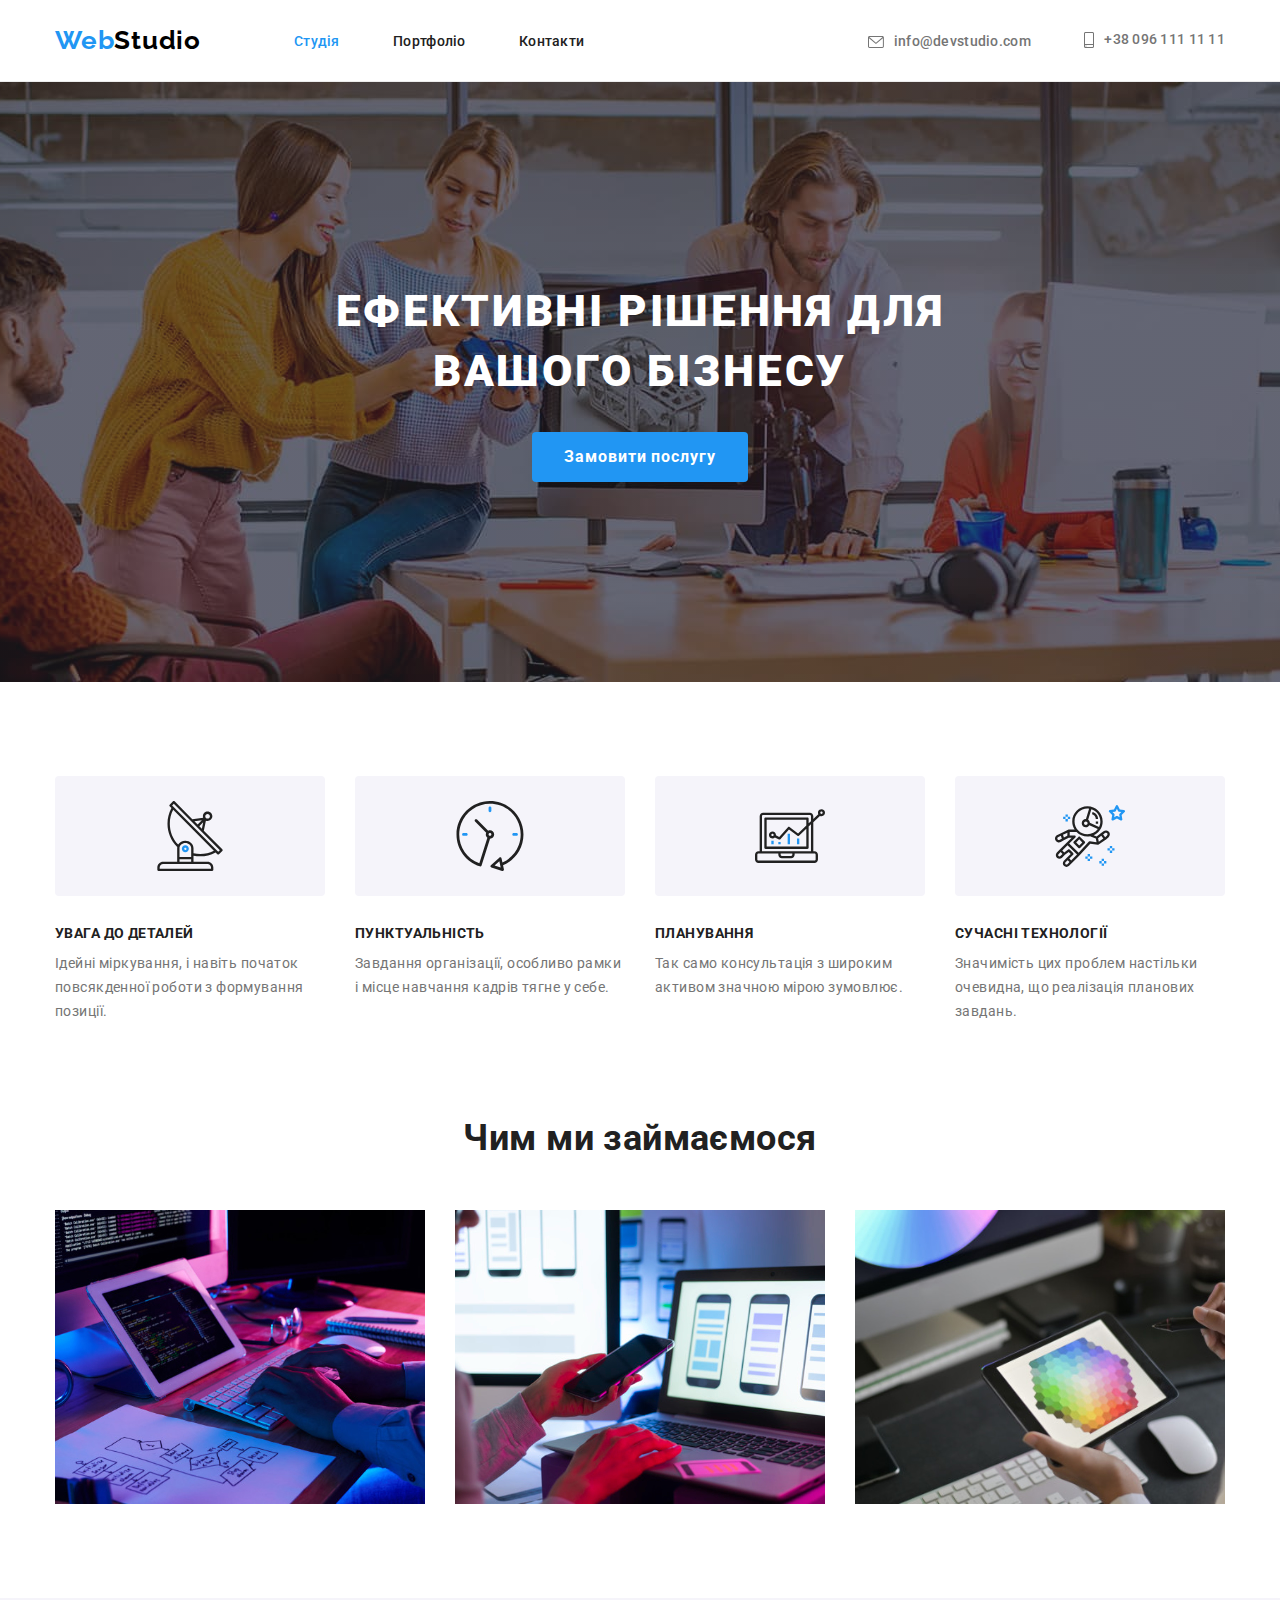
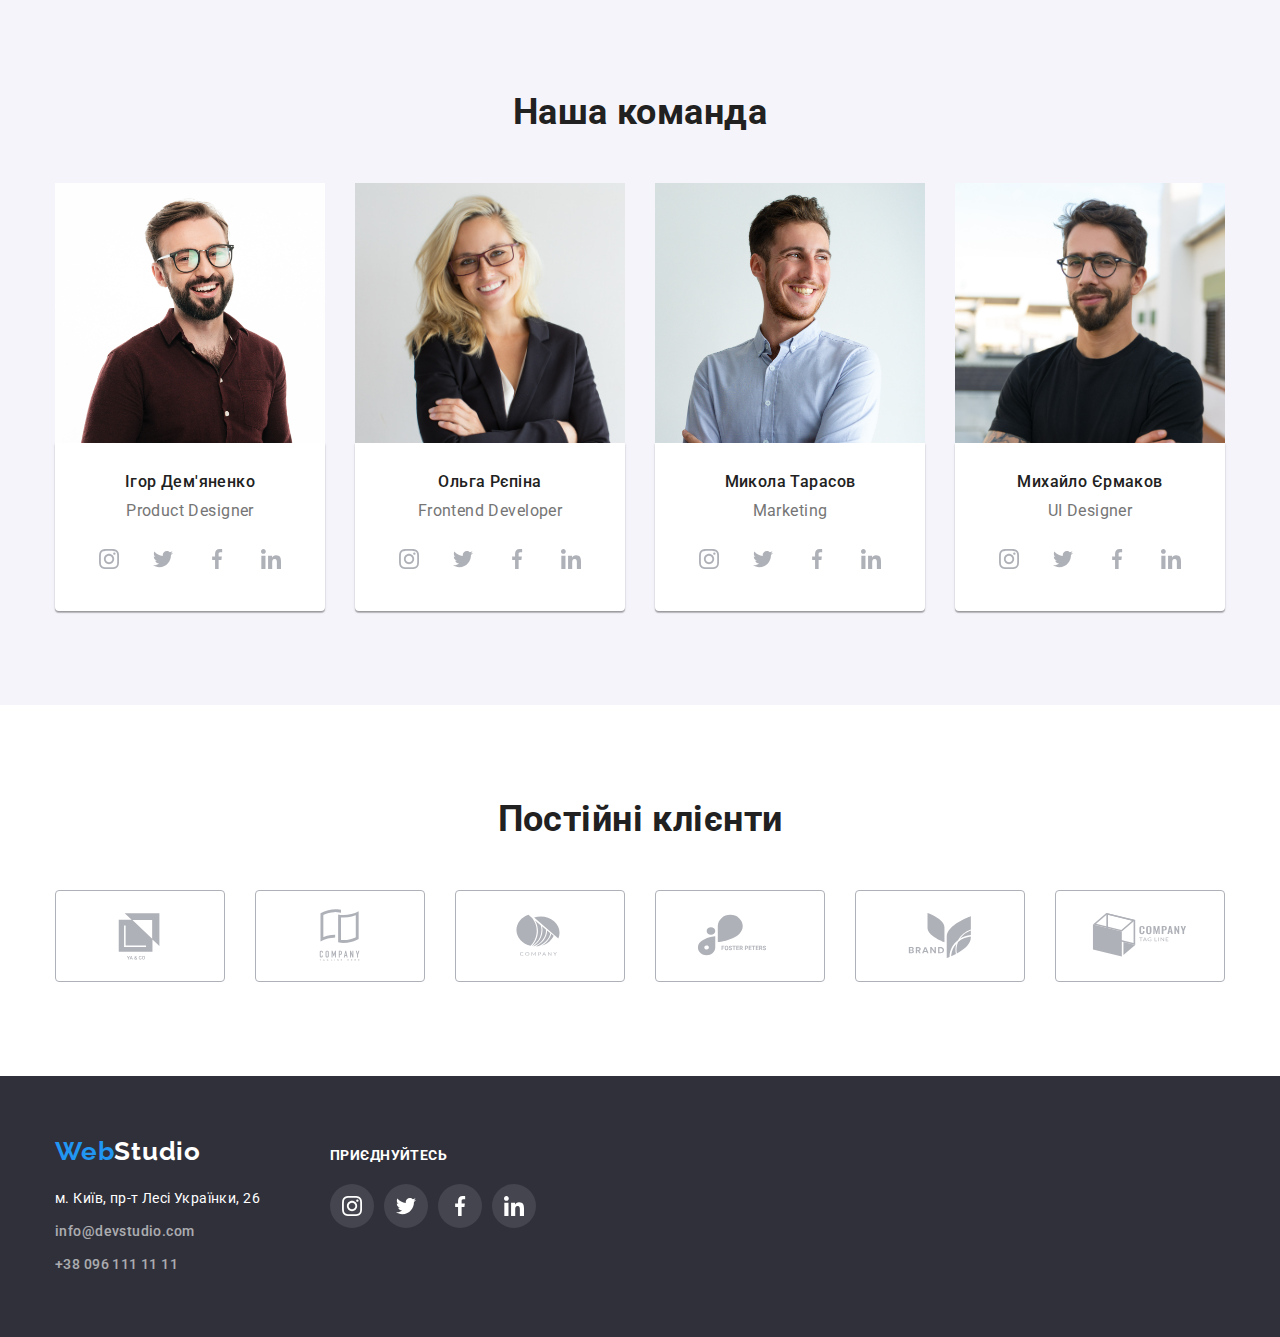
==== index.html @ bd709aa1 "Initial commit" ====
<!DOCTYPE html>
<html lang="uk">
  <head>
    <meta charset="UTF-8" />
    <meta http-equiv="X-UA-Compatible" content="IE=edge" />
    <meta name="viewport" content="width=device-width, initial-scale=1.0" />
    <link rel="preconnect" href="https://fonts.googleapis.com" />
    <link rel="preconnect" href="https://fonts.gstatic.com" crossorigin />
    <link
      href="https://fonts.googleapis.com/css2?family=Raleway:wght@700&family=Roboto:wght@400;500;700;900&display=swap"
      rel="stylesheet"
    />
    <link
      rel="stylesheet"
      href="https://cdnjs.cloudflare.com/ajax/libs/modern-normalize/1.1.0/modern-normalize.min.css"
    />
    <link rel="stylesheet" href="css/styles.css" />
    <title>Document</title>
  </head>
  <body>
    <!--Шапка сайта-->

    <header class="header">
      <div class="container header">
        <nav class="head-nav">
          <a class="main-link" href="./index.html"
            ><span class="txt-blue">Web</span
            ><span class="txt-black">Studio</span></a
          >
          <ul class="header-list">
            <li class="item">
              <a class="link current" href="./index.html">Студія</a>
            </li>
            <li class="item">
              <a class="link" href="./portfolio.html">Портфоліо</a>
            </li>
            <li class="item"><a class="link" href="">Контакти</a></li>
          </ul>
        </nav>
        <ul class="header-list">
          <li class="item">
            <a class="link-title" href="mailto:info@devstudio.com">
              <svg class="icon envelope">
                <use href="./images/symbol-defs.svg#envelope"></use>
              </svg>
              info@devstudio.com</a
            >
          </li>
          <li class="item">
            <a class="link-title" href="tel:+380961111111">
              <svg class="icon smartphone">
                <use href="./images/symbol-defs.svg#smartphone"></use>
              </svg>
              +38 096 111 11 11</a>
          </li>
        </ul>
      </div>
    </header>

    <!--Герой-->
    <main>
      <section class="hero">
        <div class="container">
          <h1 class="hero-title">
            Ефективні рішення для<br />
            вашого бізнесу
          </h1>
          <button class="btn" type="button">Замовити послугу</button>
        </div>
      </section>
      <!--Особливості-->
      <section class="section special">
        <div class="container">
          <h2 hidden>Особливості</h2>
          <ul class="wwd">
            <li class="list">
              <div class="features-icon">
                <svg class="icon">
                    <use href="./images/symbol-defs.svg#antenna"></use>
                </svg>
              </div>
              <h3 class="specialities">УВАГА ДО ДЕТАЛЕЙ</h3>
              <p class="paragraph-title">
                Ідейні міркування, і навіть початок повсякденної роботи з
                формування позиції.
              </p>
            </li>
            <li class="list">
              <div class="features-icon">
                <svg class="icon">
                    <use href="./images/symbol-defs.svg#clock"></use>
                </svg>
              </div>
              <h3 class="specialities">ПУНКТУАЛЬНІСТЬ</h3>
              <p class="paragraph-title">
                Завдання організації, особливо рамки і місце навчання кадрів
                тягне у себе.
              </p>
            </li>
            <li class="list">
              <div class="features-icon">
                <svg class="icon">
                    <use href="./images/symbol-defs.svg#diagram"></use>
                </svg>
              </div>
              <h3 class="specialities">ПЛАНУВАННЯ</h3>
              <p class="paragraph-title">
                Так само консультація з широким активом значною мірою зумовлює.
              </p>
            </li>
            <li class="list">
              <div class="features-icon">
                <svg class="icon">
                    <use href="./images/symbol-defs.svg#astronaut"></use>
                </svg>
              </div>
              <h3 class="specialities">СУЧАСНІ ТЕХНОЛОГІЇ</h3>
              <p class="paragraph-title">
                Значимість цих проблем настільки очевидна, що реалізація
                планових завдань.
              </p>
            </li>
          </ul>
        </div>
      </section>
      <!--Чим ми займаємося-->
      <section class="section-work">
        <div class="container">
          <h2 class="our-work">Чим ми займаємося</h2>
          <ul class="wwd">
            <li class="list">
              <img
                src="./images/tablet.jpg"
                alt="tablet apple with text typing "
                width="370"
              />
            </li>
            <li class="list">
              <img src="./images/laptop.jpg" alt="laptop apple" width="370" />
            </li>
            <li class="list">
              <img
                src="./images/tablet2.jpg"
                alt="tablet apple with colour picture "
                width="370"
              />
            </li>
          </ul>
        </div>
      </section>

      <!--Наша команда-->
      <section class="section-team">
        <div class="container">
          <h2 class="our-team">Наша команда</h2>
          <ul class="wwd">
            <li class="list">
              <img src="./images/ihor.jpg" alt="Ігор Дем'яненко" width="270" />
              <div class="prof-name">
                <h3 class="team-name">Ігор Дем'яненко</h3>
                <p class="team-position">Product Designer</p>
                  <ul class="list icon-social">
                    <li>
                    <a href="https://www.instagram.com/" class="link">
                      <svg class="icon">
                        <use href="./images/symbol-defs.svg#instagram"></use>
                      </svg>
                    </a>
                    </li>
                  <li class="item">
                    <a href="https://twitter.com/" class="link">
                      <svg class="icon">
                        <use href="./images/symbol-defs.svg#twitter"></use>
                      </svg>
                    </a>
                  </li>
                  <li class="item">
                    <a href="https://www.facebook.com/" class="link">
                      <svg class="icon">
                        <use href="./images/symbol-defs.svg#facebook"></use>
                      </svg>
                    </a>
                  </li>
                  <li class="item">
                    <a href="https://www.linkedin.com/" class="link">
                      <svg class="icon">
                        <use href="./images/symbol-defs.svg#linkedin"></use>
                      </svg>
                    </a>
                    </li>
                  </ul>
              </div>
            </li>
            <li class="list">
              <img src="./images/olha.jpg" alt="Ольга Рєпіна" width="270" />
              <div class="prof-name">
                <h3 class="team-name">Ольга Рєпіна</h3>
                <p class="team-position">Frontend Developer</p>
                <ul class="list icon-social">
                  <li>
                    <a href="https://www.instagram.com/" class="link">
                      <svg class="icon">
                        <use href="./images/symbol-defs.svg#instagram"></use>
                      </svg>
                    </a>
                  </li>
                  <li class="item">
                    <a href="https://twitter.com/" class="link">
                      <svg class="icon">
                        <use href="./images/symbol-defs.svg#twitter"></use>
                      </svg>
                    </a>
                  </li>
                  <li class="item">
                    <a href="https://www.facebook.com/" class="link">
                      <svg class="icon">
                        <use href="./images/symbol-defs.svg#facebook"></use>
                      </svg>
                    </a>
                  </li>
                  <li class="item">
                    <a href="https://www.linkedin.com/" class="link">
                      <svg class="icon">
                        <use href="./images/symbol-defs.svg#linkedin"></use>
                      </svg>
                    </a>
                    </li>
                  </ul>
              </div>
            </li>
            <li class="list">
              <img src="./images/mykola.jpg" alt="Микола Тарасов" width="270" />
              <div class="prof-name">
                <h3 class="team-name">Микола Тарасов</h3>
                <p class="team-position">Marketing</p>
                <ul class="list icon-social">
                  <li>
                    <a href="https://www.instagram.com/" class="link">
                      <svg class="icon">
                        <use href="./images/symbol-defs.svg#instagram"></use>
                      </svg>
                    </a>
                  </li>
                  <li class="item">
                    <a href="https://twitter.com/" class="link">
                      <svg class="icon">
                        <use href="./images/symbol-defs.svg#twitter"></use>
                      </svg>
                    </a>
                  </li>
                  <li class="item">
                    <a href="https://www.facebook.com/" class="link">
                      <svg class="icon">
                        <use href="./images/symbol-defs.svg#facebook"></use>
                      </svg>
                    </a>
                  </li>
                  <li class="item">
                    <a href="https://www.linkedin.com/" class="link">
                      <svg class="icon">
                        <use href="./images/symbol-defs.svg#linkedin"></use>
                      </svg>
                    </a>
                    </li>
                  </ul>
              </div>
            </li>
            <li class="list">
              <img
                src="./images/mykhailo.jpg"
                alt="Михайло Єрмаков"
                width="270"
              />
              <div class="prof-name">
                <h3 class="team-name">Михайло Єрмаков</h3>
                <p class="team-position">UI Designer</p>
                <ul class="list icon-social">
                  <li>
                    <a href="https://www.instagram.com/" class="link">
                      <svg class="icon">
                        <use href="./images/symbol-defs.svg#instagram"></use>
                      </svg>
                    </a>
                  </li>
                  <li class="item">
                    <a href="https://twitter.com/" class="link">
                      <svg class="icon">
                        <use href="./images/symbol-defs.svg#twitter"></use>
                      </svg>
                    </a>
                  </li>
                  <li class="item">
                    <a href="https://www.facebook.com/" class="link">
                      <svg class="icon">
                        <use href="./images/symbol-defs.svg#facebook"></use>
                      </svg>
                    </a>
                  </li>
                  <li class="item">
                    <a href="https://www.linkedin.com/" class="link">
                      <svg class="icon">
                        <use href="./images/symbol-defs.svg#linkedin"></use>
                      </svg>
                    </a>
                    </li>
                  </ul>
              </div>
            </li>
          </ul>
        </div>
      </section>
      <!--Постійні клієнти-->
      <section class="section-clients">
        <div class="container">
        <h2 class="our-clients">Постійні клієнти</h2>
        <ul class="clients-list">
          <li>
            <a href="https://www.google.com/" class="clients-link">
              <svg class="clients-icon">
                <use href="./images/symbol-defs.svg#Logo1"></use>
              </svg>
            </a>
          </li>
          <li><a href="https://www.google.com/" class="clients-link">
              <svg class="clients-icon">
                <use href="./images/symbol-defs.svg#Logo2" ></use>
              </svg>
            </a></li>
          <li><a href="https://www.google.com/" class="clients-link">
              <svg class="clients-icon">
                <use href="./images/symbol-defs.svg#Logo3"></use>
              </svg>
            </a></li>
          <li><a href="https://www.google.com/" class="clients-link">
              <svg class="clients-icon">
                <use href="./images/symbol-defs.svg#Logo4"></use>
              </svg>
            </a></li>
          <li><a href="https://www.google.com/" class="clients-link">
              <svg class="clients-icon">
                <use href="./images/symbol-defs.svg#Logo5"></use>
              </svg>
            </a></li>
          <li><a href="https://www.google.com/" class="clients-link">
              <svg class="clients-icon">
                <use href="./images/symbol-defs.svg#Logo6"></use>
              </svg>
            </a></li>
        </ul>
        </div>
      </section>
    </main>
    <footer class="footer">
      <div class="container">
        <div>
        <a class="footer-logo" href="./index.html"
          ><span class="txt-blue">Web</span
          ><span class="txt-white">Studio</span></a
        >
        <address>
          <ul class="footer-links">
            <li class="footer-list">
              <a
                class="link-footer"
                href="https://goo.gl/maps/nPAizEGp3tmb85P76"
                target="_blank"
                rel="noopener noreferrer"
                >м. Київ, пр-т Лесі Українки, 26
              </a>
            </li>
            <li class="footer-list">
              <a class="link-contact" href="mailto:info@devstudio.com"
                >info@devstudio.com</a
              >
            </li>
            <li class="footer-list">
              <a class="link-contact" href="tel:+380961111111"
                >+38 096 111 11 11</a
              >
            </li>
          </ul>
        </address>
        </div>
        <div class="footer-social">
          <p class="text">Приєднуйтесь</p>
          <ul class="list icon-social">
            <li class="item">
              <a href="https://www.instagram.com/" class="link">
                <svg class="icon">
                  <use href="./images/symbol-defs.svg#instagram"></use>
                </svg>
              </a>
            </li>
            <li class="item">
              <a href="https://twitter.com/" class="link">
                <svg class="icon">
                  <use href="./images/symbol-defs.svg#twitter"></use>
                </svg>
              </a>
            </li>
            <li class="item">
              <a href="https://www.facebook.com/" class="link">
                <svg class="icon">
                  <use href="./images/symbol-defs.svg#facebook"></use>
                </svg>
              </a>
            </li>
            <li class="item">
              <a href="https://www.linkedin.com/" class="link">
                <svg class="icon">
                  <use href="./images/symbol-defs.svg#linkedin"></use>
                </svg>
              </a>
            </li>
          </ul>
        </div>
      </div>
    </footer>
  </body>
</html>
---- css/styles.css ----
:root {
  --main-title-color: #ffffff;
  --secondary-title-color: #757575;
  --main-text-color: #212121;
  --logo-text-color: #000000;
  --button-primary-color: #ffffff;
  --third-title-color: #2196f3;
  --footer-title-color: #2f303a;
  --hero-title-color: #2f303a;
  --section-team-color: #f5f4fa;
  --header-border-color: #ececec;
  --social-media: #AFB1B8;
  --clients-link: #F5F5F5;
}

body {
  background-color: #ffffff;
  font-family: "Roboto", sans-serif;
  font-size: 14px;
  letter-spacing: 0.03em;
  margin: 0 auto;
}

h1,
h2,
h3,
h4,
h5,
h6,
p {
  margin: 0;
}

img {
  display: block;
  max-width: 100%;
  height: auto;
}

.container {
  width: 1200px;
  padding: 0 15px;
  margin: 0 auto;
}

.header {
  border-bottom: 1px solid var(--header-border-color);
  background-color: var(--main-title-color);
}

/*Logo*/
.list {
  list-style: none;
  margin: 0;
  padding: 0;
}

.item {
  list-style: none;
  margin: 0;
  padding: 0;
}

.container.header {
  display: flex;
  border-bottom: 0;
}

.head-nav {
  display: flex;
  align-items: center;
}

.header-list {
  margin-left: auto;
  align-items: center;
  padding: 0;
  margin-top: 0;
  margin-bottom: 0;
}

.header-list .item {
  display: inline-block;
  padding-top: 32px;
  padding-bottom: 31px;
}

.header-list .item:not(:last-child) {
  margin-right: 50px;
}

.link-list {
  text-decoration: none;
}

.txt-blue {
  color: var(--third-title-color);
}

.txt-black {
  color: var(--logo-text-color);
}

.section {
  padding-top: 200px;
  padding-bottom: 200px;
  margin-left: auto;
  margin-right: auto;
}

.section.special {
  padding-top: 94px;
  padding-bottom: 0;
}

.main-link {
  font-family: "Raleway", sans-serif;
  font-size: 26px;
  font-weight: 700;
  line-height: 1.19;
  letter-spacing: 0.03em;
  text-decoration: none;
  display: block;
  margin-right: 93px;
}

.main-link:focus,
.main-link:active {
  font-size: 26px;
  font-weight: 700;
}

/*Header*/

.link {
  color: var(--main-text-color);
  font-weight: 500;
  line-height: 1.14;
  letter-spacing: 0.02em;
  text-decoration: none;
}

.link-title{
  display: flex;
  text-align: center;
  gap: 10px;
}

.icon.envelope {
  width: 16px;
  height: 12px;
  margin:auto;
  fill: currentColor;
}

.icon.smartphone {
  width: 10px;
  height: 16px;
  margin:auto;
  fill: currentColor;
}


.link:hover,
.link:focus {
  color: var(--third-title-color);
  font-weight: 500;
}
.link.current {
  color: var(--third-title-color);
}

.link-title {
  font-weight: 500;
  line-height: 1.14;
  color: var(--secondary-title-color);
  letter-spacing: 0.02em;
  text-decoration: none;
}



.link-title:hover,
.link-title:focus {
  color: var(--third-title-color);
}

/*Герой*/
/*Main*/
.hero {
  background-color: var(--hero-title-color);
  text-align: center;
  padding: 200px 0;
  max-width: 1600px;
  height: 600px;
  margin: 0 auto;

  background-image: linear-gradient(
      to right,
      rgba(47, 48, 58, 0.4),
      rgba(47, 48, 58, 0.4)
    ),
    url(../images/hero-bg.jpg);
  background-repeat: no-repeat;
  background-position: center;
  background-size: cover;
}

.hero-title {
  margin-top: 0px;
  margin-bottom: 30px;
  font-weight: 900;
  font-size: 44px;
  line-height: 1.36;
  color: var(--main-title-color);
  background-color: var(--hero-title-color) a;
  text-align: center;
  letter-spacing: 0.06em;
  text-transform: uppercase;
}
.specialities {
  font-weight: 700;
  font-size: 14px;
  line-height: 1.14;
  color: var(--main-text-color);
  margin-bottom: 10px;
}

.features-icon {
  background-color: var(--section-team-color);
  border-radius: 4px;
  display: flex;
  justify-content: center;
  align-items: center;
  margin-bottom: 30px;
  padding: 25px 0;
}

.features.list{
  display: flex;
  flex-direction: row;
  column-gap: 30px;
}

.icon{
width: 70px;
height: 70px;
}


.paragraph-title {
  font-weight: 400;
  line-height: 1.71;
  color: var(--secondary-title-color);
  margin-bottom: 0;
}
.wwd {
  display: flex;
  padding: 0;
  margin: 0;
}

.card-set {
  display: flex;
  padding-left: 0;
  justify-content: center;
  margin-left: 0;
  margin-top: 0;
  margin-bottom: 50px;
}

.card-set :not(:last-child) {
  margin-right: 8px;
}

.wwd .list {
  width: 270px;
}
.wwd .list:not(:last-child) {
  margin-right: 30px;
}

.wwd-items {
  margin: 15px;
}

.section-work .list {
  width: 370px;
}

.our-work,
.our-team,
.our-clients {
  font-weight: 700;
  font-size: 36px;
  line-height: 1.16;
  color: var(--main-text-color);
  text-align: center;
  margin-bottom: 50px;
}

.section-work {
  padding-top: 94px;
  padding-bottom: 94px;
}

.section-projects {
  padding-top: 94px;
  padding-bottom: 94px;
}

.section-clients {
  padding-top: 94px;
  padding-bottom: 94px;
}

.clients-list{
  display: flex;
  flex-direction: row;
  gap:30px;
  margin: 0;
  padding: 0;
  list-style-type:none;
}

.clients-icon {
  width: 106px;
  height: 60px;
  fill: currentColor;
}

.clients-link {
  border-radius: 4px;
  width: 170px;
  height: 92px;
  display: flex;
  justify-content: center;
  align-items: center;
  border: 1px solid currentColor;
  color: var(--social-media);
}

.clients-link:hover,
.clients-link:focus {
  color: var(--third-title-color);
}

.section-team {
  background-color: var(--section-team-color);
  padding-top: 94px;
  padding-bottom: 94px;
}

.prof-name {
  background-color: var(--main-title-color);
  padding: 30px 0;
  box-shadow: 0px 1px 3px rgba(0, 0, 0, 0.12), 0px 1px 1px rgba(0, 0, 0, 0.14),
    0px 2px 1px rgba(0, 0, 0, 0.2);
  border-radius: 0px 0px 4px 4px;
}

.list.icon-social{
  display: flex;
  flex-direction: row;
  justify-content: center;
  column-gap: 10px;
}

.icon-social .icon {
  width: 20px;
  height: 20px;
}

.icon-social .link {
  fill: var(--social-media);
  width: 44px;
  height: 44px;
  display: flex;
  justify-content: center;
  align-items: center;
  border-radius: 50%;
}

.icon-social .link:hover,
.icon-social .link:focus {
  background-color: var(--third-title-color);
  fill: var(--button-primary-color);
}

.description-project {
  padding: 20px 24px;
  background-color: var(---main-title-color);
  border: 1px solid #eeeeee;
  border-top: 0;
}

.menu {
  margin: 0;
  padding-left: 0;
  display: flex;
  flex-wrap: wrap;
  gap: 30px;
}

.gallery .link-list {
  display: block;
}

.gallery .link-list:hover,
.gallery .link-list:focus {
  box-shadow: 0px 1px 1px rgba(0, 0, 0, 0.12), 0px 4px 4px rgba(0, 0, 0, 0.06),
    1px 4px 6px rgba(0, 0, 0, 0.16);
}

.team-name {
  font-weight: 500;
  font-size: 16px;
  line-height: 1.16;
  text-align: center;
  color: var(--main-text-color);
  margin-bottom: 10px;
}

.team-position {
  font-weight: 400;
  font-size: 16px;
  line-height: 1.18;
  color: var(--secondary-title-color);
  text-align: center;
  margin-bottom: 16px;
}

.button {
  padding: 6px 22px;
  cursor: pointer;
  font-family: inherit;
  color: inherit;
  background-color: var(--section-team-color);
  font-weight: 500;
  font-size: 16px;
  line-height: 1.62;
  border: solid transparent;
  border-radius: 4px;
  text-align: center;
  white-space: nowrap;
  letter-spacing: 0.03em;
  border: 0;
}
.button:hover,
.button:focus {
  box-shadow: 0px 3px 1px rgba(0, 0, 0, 0.1), 0px 1px 2px rgba(0, 0, 0, 0.08),
    0px 2px 2px rgba(0, 0, 0, 0.12);
  color: var(--button-primary-color);
  background-color: var(--third-title-color);
}

.btn {
  border-radius: 4px;
  padding: 10px 32px;
  color: var(--button-primary-color);
  background-color: var(--third-title-color);
  border: var(--third-title-color);
  letter-spacing: 0.06em;
  font-size: 16px;
  line-height: 1.88;
  font-weight: 700;
  min-width: 216px;
  text-align: center;
  margin-bottom: 0;
}

.btn:hover,
.btn:focus {
  color: var(---main-title-color);
  background-color: var(--third-title-color);
  border: var(--third-title-color);
  opacity: 0.8;
}

.project-name {
  font-weight: 700;
  font-size: 18px;
  line-height: 2;
  letter-spacing: 0.06em;
  color: var(--main-text-color);
  margin-bottom: 4px;
}

.paragraph-list {
  font-size: 16px;
  line-height: 1.87;
  color: var(--secondary-title-color);
}

/*Footer*/

.footer {
  background-color: var(--footer-title-color);
  padding: 60px 0;
}

.txt-white {
  color: var(--main-title-color);
}

.footer-logo {
  font-family: "Raleway", sans-serif;
  font-size: 26px;
  font-weight: 700;
  font-style: normal;
  line-height: 1.19;
  letter-spacing: 0.03em;
  text-decoration: none;
  display: block;
  margin-bottom: 20px;
}

.footer-list {
  list-style: none;
  margin: 0;
  padding: 0;
}

.footer-list:not(:last-child) {
  margin-bottom: 9px;
}

.link-footer {
  color: var(--main-title-color);
  line-height: 1.71;
  font-style: normal;
  text-decoration: none;
  margin-bottom: 9px;
}

.link-footer:hover,
.link-footer:focus {
  color: var(--main-title-color);
  opacity: 0.8;
}

.link-contact {
  color: var(--main-title-color);
  opacity: 0.6;
  line-height: 1.71;
  font-style: normal;
  font-weight: 500;
  text-decoration: none;
}

.link-contact:hover,
.link-contact:focus,
.link-contact:active {
  color: var(--secondary-title-color);
  text-decoration: none;
}

.footer-links {
  padding-left: 0;
  margin: 0;
}

.footer .container{
  display: flex;
  column-gap: 70px;
  align-items: baseline;
}

.footer-social .link {
  background: rgba(255, 255, 255, 0.1);
  border-radius: 50%;
  fill: var(--main-title-color);
}

.footer-social > .text {
  margin-bottom: 20px;
  font-family: 'Roboto';
  font-weight: 700;
  line-height: 1.2;
  text-transform: uppercase;
  color: var(--button-primary-color);
}
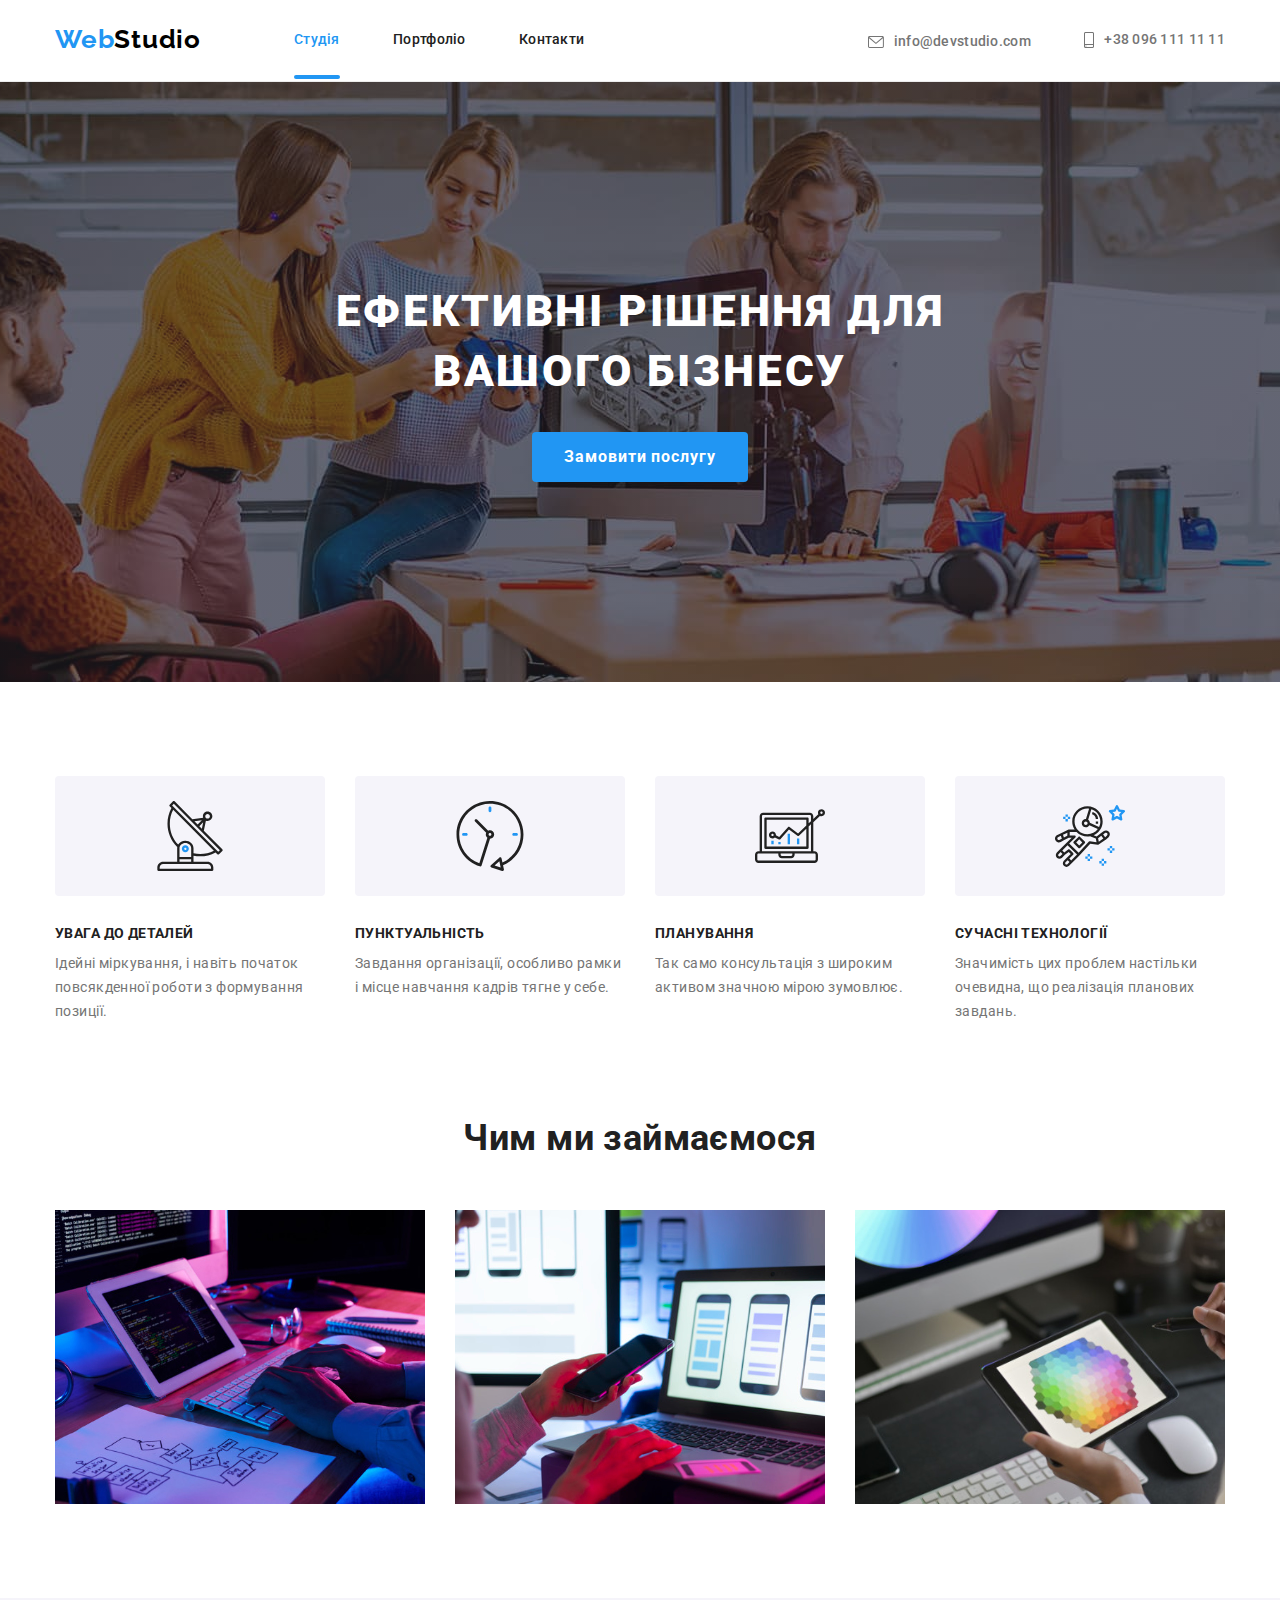
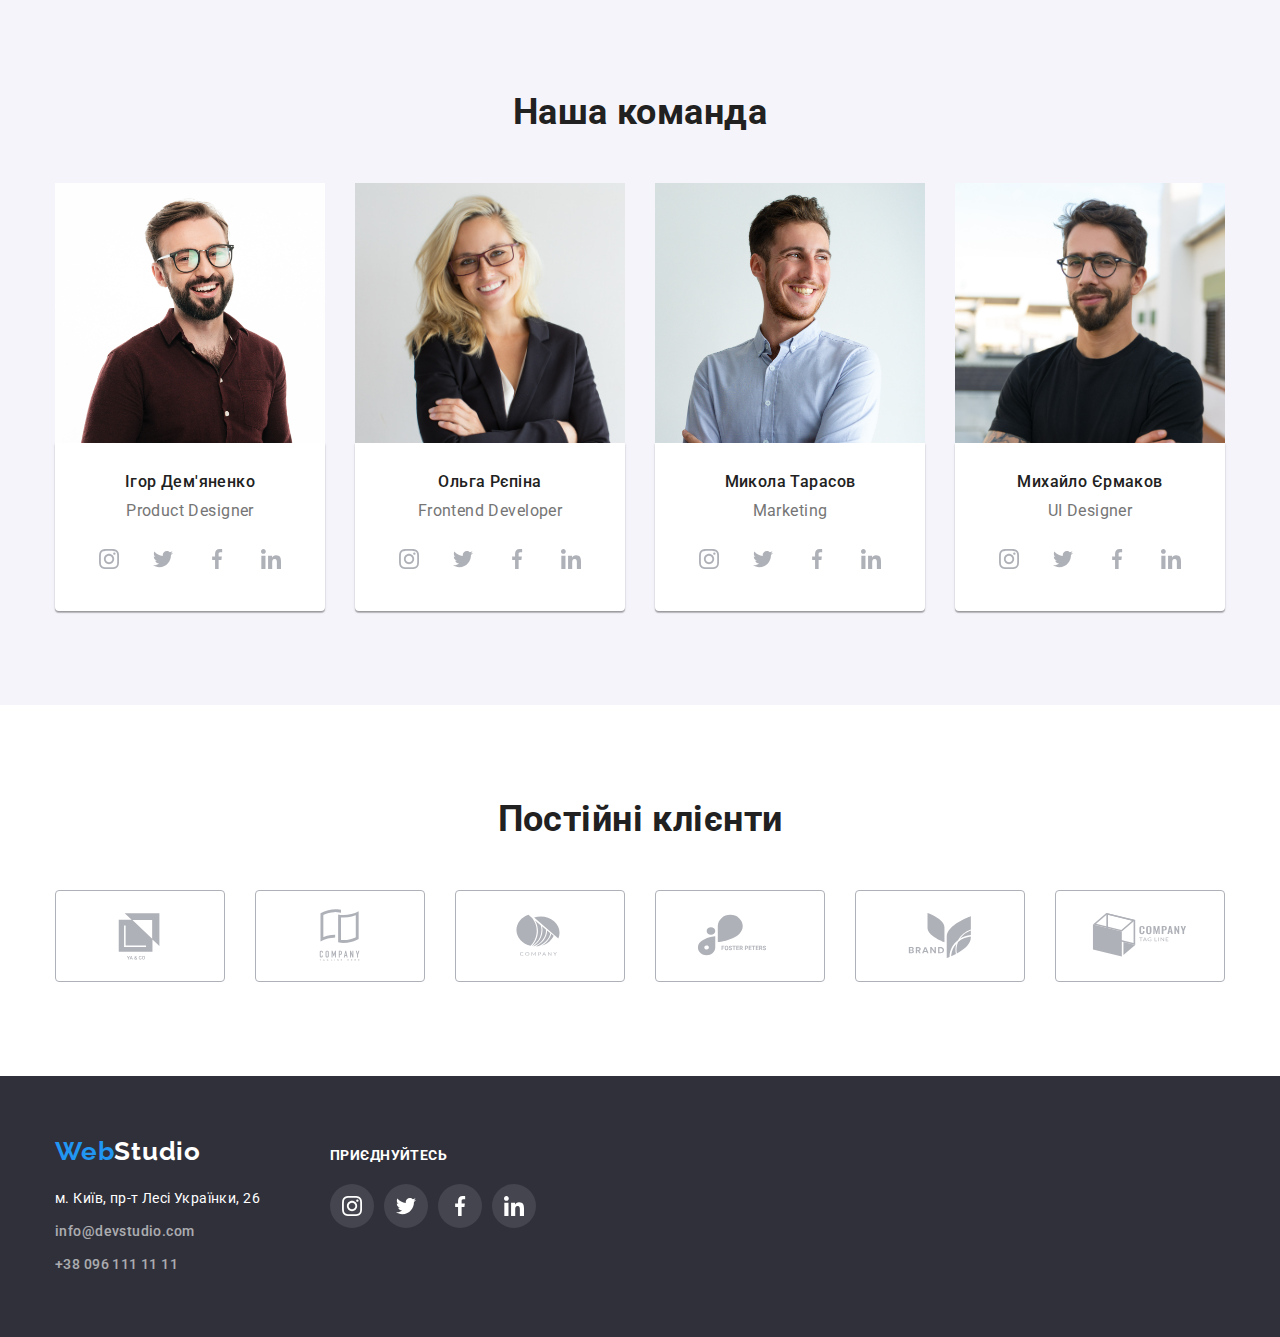
==== commit 51919337: "Summary" ====
--- a/index.html
+++ b/index.html
@@ -29,12 +29,12 @@
           >
           <ul class="header-list">
             <li class="item">
-              <a class="link current" href="./index.html">Студія</a>
-            </li>
-            <li class="item">
-              <a class="link" href="./portfolio.html">Портфоліо</a>
-            </li>
-            <li class="item"><a class="link" href="">Контакти</a></li>
+              <a href="./index.html" class="link current">Студія</a>
+            </li>
+            <li class="item">
+              <a href="./portfolio.html"class="link">Портфоліо</a>
+            </li>
+            <li class="item"><a href=""class="link">Контакти</a></li>
           </ul>
         </nav>
         <ul class="header-list">
@@ -160,29 +160,29 @@
                 <h3 class="team-name">Ігор Дем'яненко</h3>
                 <p class="team-position">Product Designer</p>
                   <ul class="list icon-social">
-                    <li>
-                    <a href="https://www.instagram.com/" class="link">
+                  <li>
+                    <a href="https://www.instagram.com/" class="link-team">
                       <svg class="icon">
                         <use href="./images/symbol-defs.svg#instagram"></use>
                       </svg>
                     </a>
-                    </li>
-                  <li class="item">
-                    <a href="https://twitter.com/" class="link">
+                  </li>
+                  <li class="item">
+                    <a href="https://twitter.com/" class="link-team">
                       <svg class="icon">
                         <use href="./images/symbol-defs.svg#twitter"></use>
                       </svg>
                     </a>
                   </li>
                   <li class="item">
-                    <a href="https://www.facebook.com/" class="link">
+                    <a href="https://www.facebook.com/" class="link-team">
                       <svg class="icon">
                         <use href="./images/symbol-defs.svg#facebook"></use>
                       </svg>
                     </a>
                   </li>
                   <li class="item">
-                    <a href="https://www.linkedin.com/" class="link">
+                    <a href="https://www.linkedin.com/" class="link-team">
                       <svg class="icon">
                         <use href="./images/symbol-defs.svg#linkedin"></use>
                       </svg>
@@ -198,28 +198,28 @@
                 <p class="team-position">Frontend Developer</p>
                 <ul class="list icon-social">
                   <li>
-                    <a href="https://www.instagram.com/" class="link">
+                    <a href="https://www.instagram.com/" class="link-team">
                       <svg class="icon">
                         <use href="./images/symbol-defs.svg#instagram"></use>
                       </svg>
                     </a>
                   </li>
                   <li class="item">
-                    <a href="https://twitter.com/" class="link">
+                    <a href="https://twitter.com/" class="link-team">
                       <svg class="icon">
                         <use href="./images/symbol-defs.svg#twitter"></use>
                       </svg>
                     </a>
                   </li>
                   <li class="item">
-                    <a href="https://www.facebook.com/" class="link">
+                    <a href="https://www.facebook.com/" class="link-team">
                       <svg class="icon">
                         <use href="./images/symbol-defs.svg#facebook"></use>
                       </svg>
                     </a>
                   </li>
                   <li class="item">
-                    <a href="https://www.linkedin.com/" class="link">
+                    <a href="https://www.linkedin.com/" class="link-team">
                       <svg class="icon">
                         <use href="./images/symbol-defs.svg#linkedin"></use>
                       </svg>
@@ -235,28 +235,28 @@
                 <p class="team-position">Marketing</p>
                 <ul class="list icon-social">
                   <li>
-                    <a href="https://www.instagram.com/" class="link">
+                    <a href="https://www.instagram.com/" class="link-team">
                       <svg class="icon">
                         <use href="./images/symbol-defs.svg#instagram"></use>
                       </svg>
                     </a>
                   </li>
                   <li class="item">
-                    <a href="https://twitter.com/" class="link">
+                    <a href="https://twitter.com/" class="link-team">
                       <svg class="icon">
                         <use href="./images/symbol-defs.svg#twitter"></use>
                       </svg>
                     </a>
                   </li>
                   <li class="item">
-                    <a href="https://www.facebook.com/" class="link">
+                    <a href="https://www.facebook.com/" class="link-team">
                       <svg class="icon">
                         <use href="./images/symbol-defs.svg#facebook"></use>
                       </svg>
                     </a>
                   </li>
                   <li class="item">
-                    <a href="https://www.linkedin.com/" class="link">
+                    <a href="https://www.linkedin.com/" class="link-team">
                       <svg class="icon">
                         <use href="./images/symbol-defs.svg#linkedin"></use>
                       </svg>
@@ -276,28 +276,28 @@
                 <p class="team-position">UI Designer</p>
                 <ul class="list icon-social">
                   <li>
-                    <a href="https://www.instagram.com/" class="link">
+                    <a href="https://www.instagram.com/" class="link-team">
                       <svg class="icon">
                         <use href="./images/symbol-defs.svg#instagram"></use>
                       </svg>
                     </a>
                   </li>
                   <li class="item">
-                    <a href="https://twitter.com/" class="link">
+                    <a href="https://twitter.com/" class="link-team">
                       <svg class="icon">
                         <use href="./images/symbol-defs.svg#twitter"></use>
                       </svg>
                     </a>
                   </li>
                   <li class="item">
-                    <a href="https://www.facebook.com/" class="link">
+                    <a href="https://www.facebook.com/" class="link-team">
                       <svg class="icon">
                         <use href="./images/symbol-defs.svg#facebook"></use>
                       </svg>
                     </a>
                   </li>
                   <li class="item">
-                    <a href="https://www.linkedin.com/" class="link">
+                    <a href="https://www.linkedin.com/" class="link-team">
                       <svg class="icon">
                         <use href="./images/symbol-defs.svg#linkedin"></use>
                       </svg>
@@ -361,7 +361,7 @@
           <ul class="footer-links">
             <li class="footer-list">
               <a
-                class="link-footer"
+                class="link-footer-address"
                 href="https://goo.gl/maps/nPAizEGp3tmb85P76"
                 target="_blank"
                 rel="noopener noreferrer"
@@ -385,28 +385,28 @@
           <p class="text">Приєднуйтесь</p>
           <ul class="list icon-social">
             <li class="item">
-              <a href="https://www.instagram.com/" class="link">
+              <a href="https://www.instagram.com/" class="link-footer">
                 <svg class="icon">
                   <use href="./images/symbol-defs.svg#instagram"></use>
                 </svg>
               </a>
             </li>
             <li class="item">
-              <a href="https://twitter.com/" class="link">
+              <a href="https://twitter.com/" class="link-footer">
                 <svg class="icon">
                   <use href="./images/symbol-defs.svg#twitter"></use>
                 </svg>
               </a>
             </li>
             <li class="item">
-              <a href="https://www.facebook.com/" class="link">
+              <a href="https://www.facebook.com/" class="link-footer">
                 <svg class="icon">
                   <use href="./images/symbol-defs.svg#facebook"></use>
                 </svg>
               </a>
             </li>
             <li class="item">
-              <a href="https://www.linkedin.com/" class="link">
+              <a href="https://www.linkedin.com/" class="link-footer">
                 <svg class="icon">
                   <use href="./images/symbol-defs.svg#linkedin"></use>
                 </svg>
@@ -416,5 +416,6 @@
         </div>
       </div>
     </footer>
+    <script src="./js/modal.js"></script>
   </body>
 </html>
--- a/css/styles.css
+++ b/css/styles.css
@@ -61,8 +61,11 @@
   padding: 0;
 }
 
+
 .container.header {
   display: flex;
+  justify-content: center;
+  align-items: baseline;
   border-bottom: 0;
 }
 
@@ -81,7 +84,8 @@
 
 .header-list .item {
   display: inline-block;
-  padding-top: 32px;
+  justify-content: center;
+  padding-top: 31px;
   padding-bottom: 31px;
 }
 
@@ -132,12 +136,15 @@
 
 /*Header*/
 
-.link {
+.item > .link {
   color: var(--main-text-color);
   font-weight: 500;
   line-height: 1.14;
   letter-spacing: 0.02em;
   text-decoration: none;
+  padding-top: 32px;
+  padding-bottom: 32px;
+  transition: color 250ms cubic-bezier(0.4, 0, 0.2, 1);
 }
 
 .link-title{
@@ -165,9 +172,27 @@
 .link:focus {
   color: var(--third-title-color);
   font-weight: 500;
+  transition: color 250ms cubic-bezier(0.4, 0, 0.2, 1);
 }
 .link.current {
   color: var(--third-title-color);
+}
+
+.link.current{
+  position: relative;
+}
+
+.link.current::after {
+  content: '';
+  display: block;
+  position: absolute;
+  bottom: 0;
+  left: 0;
+  width: 100%;
+  height: 4px;
+  border-radius: 2px;
+  transition: opacity 250ms cubic-bezier(0.4, 0, 0.2, 1);
+  background-color: var(--third-title-color);
 }
 
 .link-title {
@@ -183,6 +208,7 @@
 .link-title:hover,
 .link-title:focus {
   color: var(--third-title-color);
+  transition: color 250ms cubic-bezier(0.4, 0, 0.2, 1);
 }
 
 /*Герой*/
@@ -343,6 +369,7 @@
 .clients-link:hover,
 .clients-link:focus {
   color: var(--third-title-color);
+  transition: color 250ms cubic-bezier(0.4, 0, 0.2, 1);
 }
 
 .section-team {
@@ -385,6 +412,7 @@
 .icon-social .link:focus {
   background-color: var(--third-title-color);
   fill: var(--button-primary-color);
+  transition: color 250ms cubic-bezier(0.4, 0, 0.2, 1);
 }
 
 .description-project {
@@ -410,6 +438,7 @@
 .gallery .link-list:focus {
   box-shadow: 0px 1px 1px rgba(0, 0, 0, 0.12), 0px 4px 4px rgba(0, 0, 0, 0.06),
     1px 4px 6px rgba(0, 0, 0, 0.16);
+    transition: color 250ms cubic-bezier(0.4, 0, 0.2, 1);
 }
 
 .team-name {
@@ -419,6 +448,31 @@
   text-align: center;
   color: var(--main-text-color);
   margin-bottom: 10px;
+}
+
+.link-team {
+  color: var(--main-text-color);
+  font-weight: 500;
+  line-height: 1.14;
+  letter-spacing: 0.02em;
+  text-decoration: none;
+}
+
+.icon-social .link-team {
+  fill: var(--social-media);
+  width: 44px;
+  height: 44px;
+  display: flex;
+  justify-content: center;
+  align-items: center;
+  border-radius: 50%;
+}
+
+.icon-social .link-team:hover,
+.icon-social .link-team:focus {
+  background-color: var(--third-title-color);
+  fill: var(--button-primary-color);
+  transition: color 250ms cubic-bezier(0.4, 0, 0.2, 1);
 }
 
 .team-position {
@@ -452,6 +506,7 @@
     0px 2px 2px rgba(0, 0, 0, 0.12);
   color: var(--button-primary-color);
   background-color: var(--third-title-color);
+  transition: color 250ms cubic-bezier(0.4, 0, 0.2, 1);
 }
 
 .btn {
@@ -475,6 +530,7 @@
   background-color: var(--third-title-color);
   border: var(--third-title-color);
   opacity: 0.8;
+  transition: color 250ms cubic-bezier(0.4, 0, 0.2, 1);
 }
 
 .project-name {
@@ -525,7 +581,7 @@
   margin-bottom: 9px;
 }
 
-.link-footer {
+.link-footer-address {
   color: var(--main-title-color);
   line-height: 1.71;
   font-style: normal;
@@ -533,10 +589,11 @@
   margin-bottom: 9px;
 }
 
-.link-footer:hover,
-.link-footer:focus {
+.link-footer-address:hover,
+.link-footer-address:focus {
   color: var(--main-title-color);
   opacity: 0.8;
+  transition: color 250ms cubic-bezier(0.4, 0, 0.2, 1);
 }
 
 .link-contact {
@@ -553,6 +610,32 @@
 .link-contact:active {
   color: var(--secondary-title-color);
   text-decoration: none;
+  transition: color 250ms cubic-bezier(0.4, 0, 0.2, 1);
+}
+
+.link-footer {
+  color: var(--main-text-color);
+  font-weight: 500;
+  line-height: 1.14;
+  letter-spacing: 0.02em;
+  text-decoration: none;
+}
+
+.icon-social .link-footer {
+  fill: var(--social-media);
+  width: 44px;
+  height: 44px;
+  display: flex;
+  justify-content: center;
+  align-items: center;
+  border-radius: 50%;
+}
+
+.icon-social .link-footer:hover,
+.icon-social .link-footer:focus {
+  background-color: var(--third-title-color);
+  fill: var(--button-primary-color);
+  transition: color 250ms cubic-bezier(0.4, 0, 0.2, 1);
 }
 
 .footer-links {
@@ -566,7 +649,7 @@
   align-items: baseline;
 }
 
-.footer-social .link {
+.footer-social .link-footer {
   background: rgba(255, 255, 255, 0.1);
   border-radius: 50%;
   fill: var(--main-title-color);
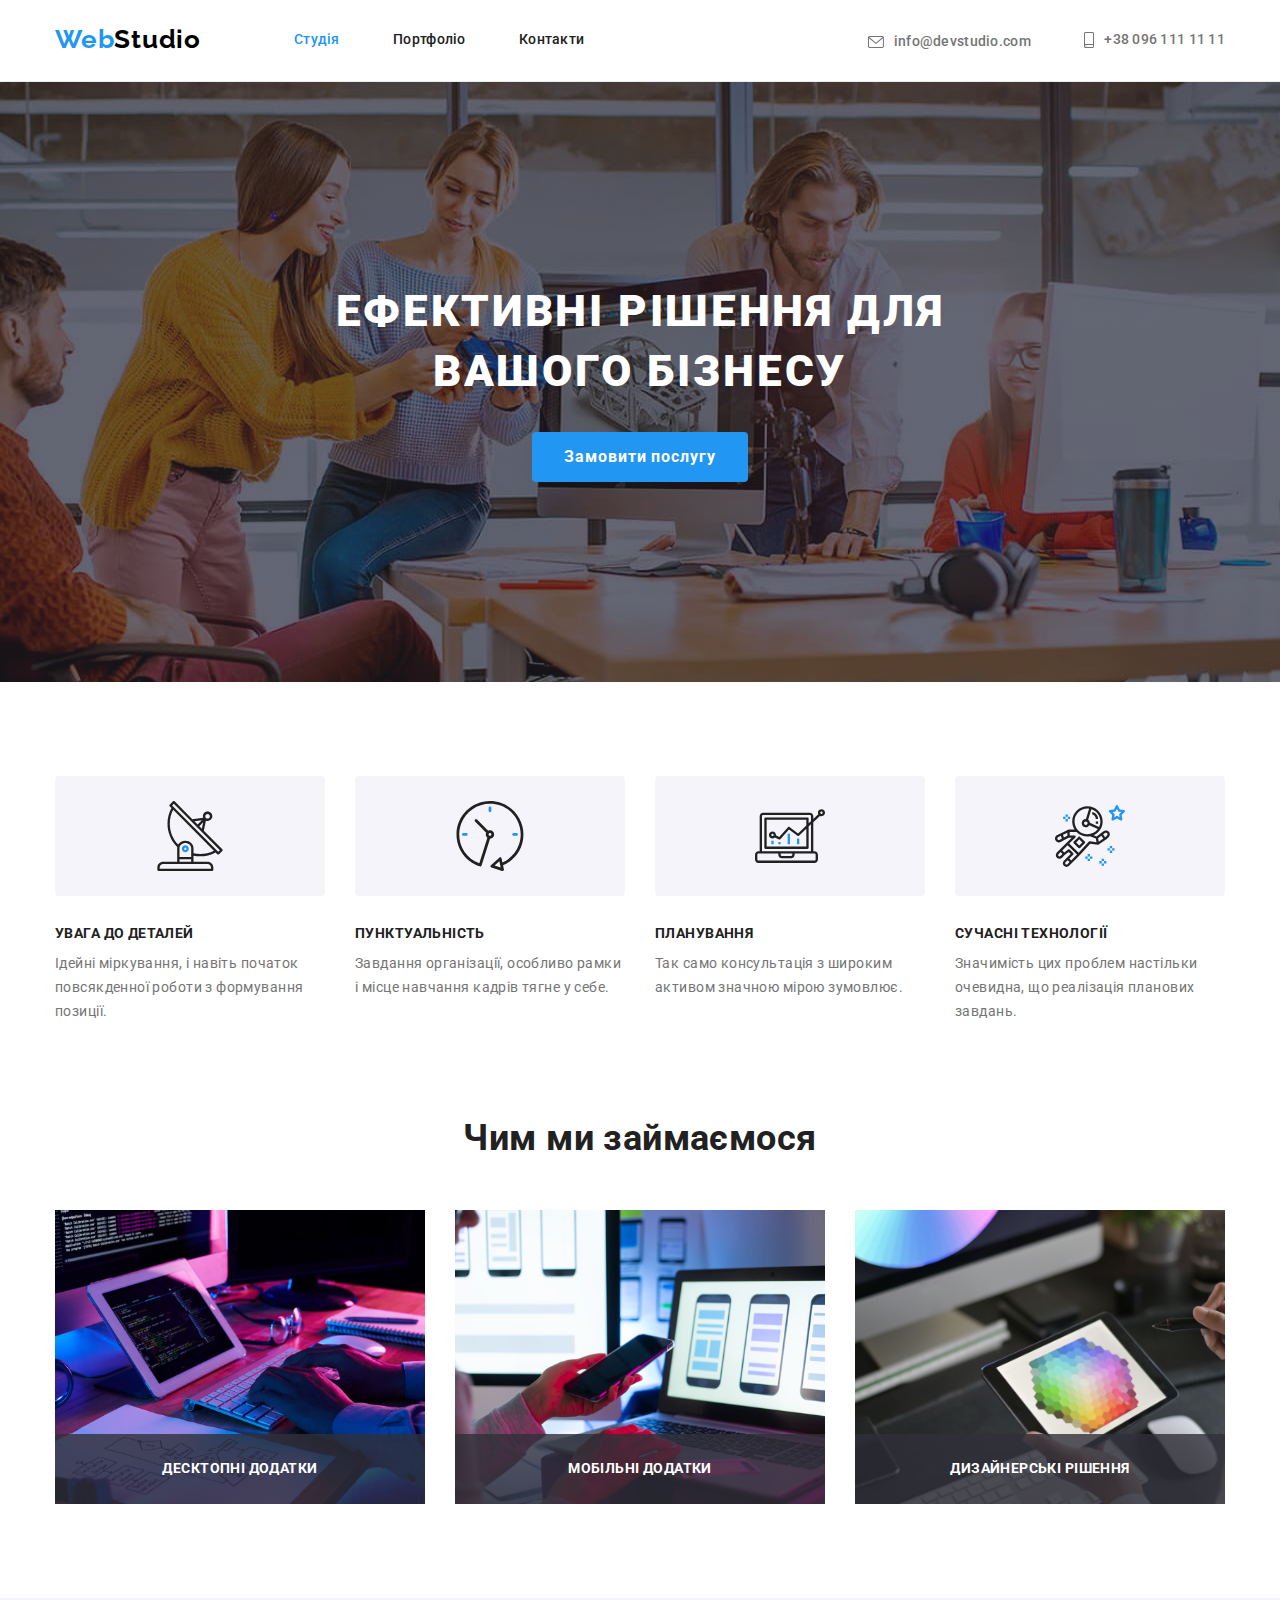
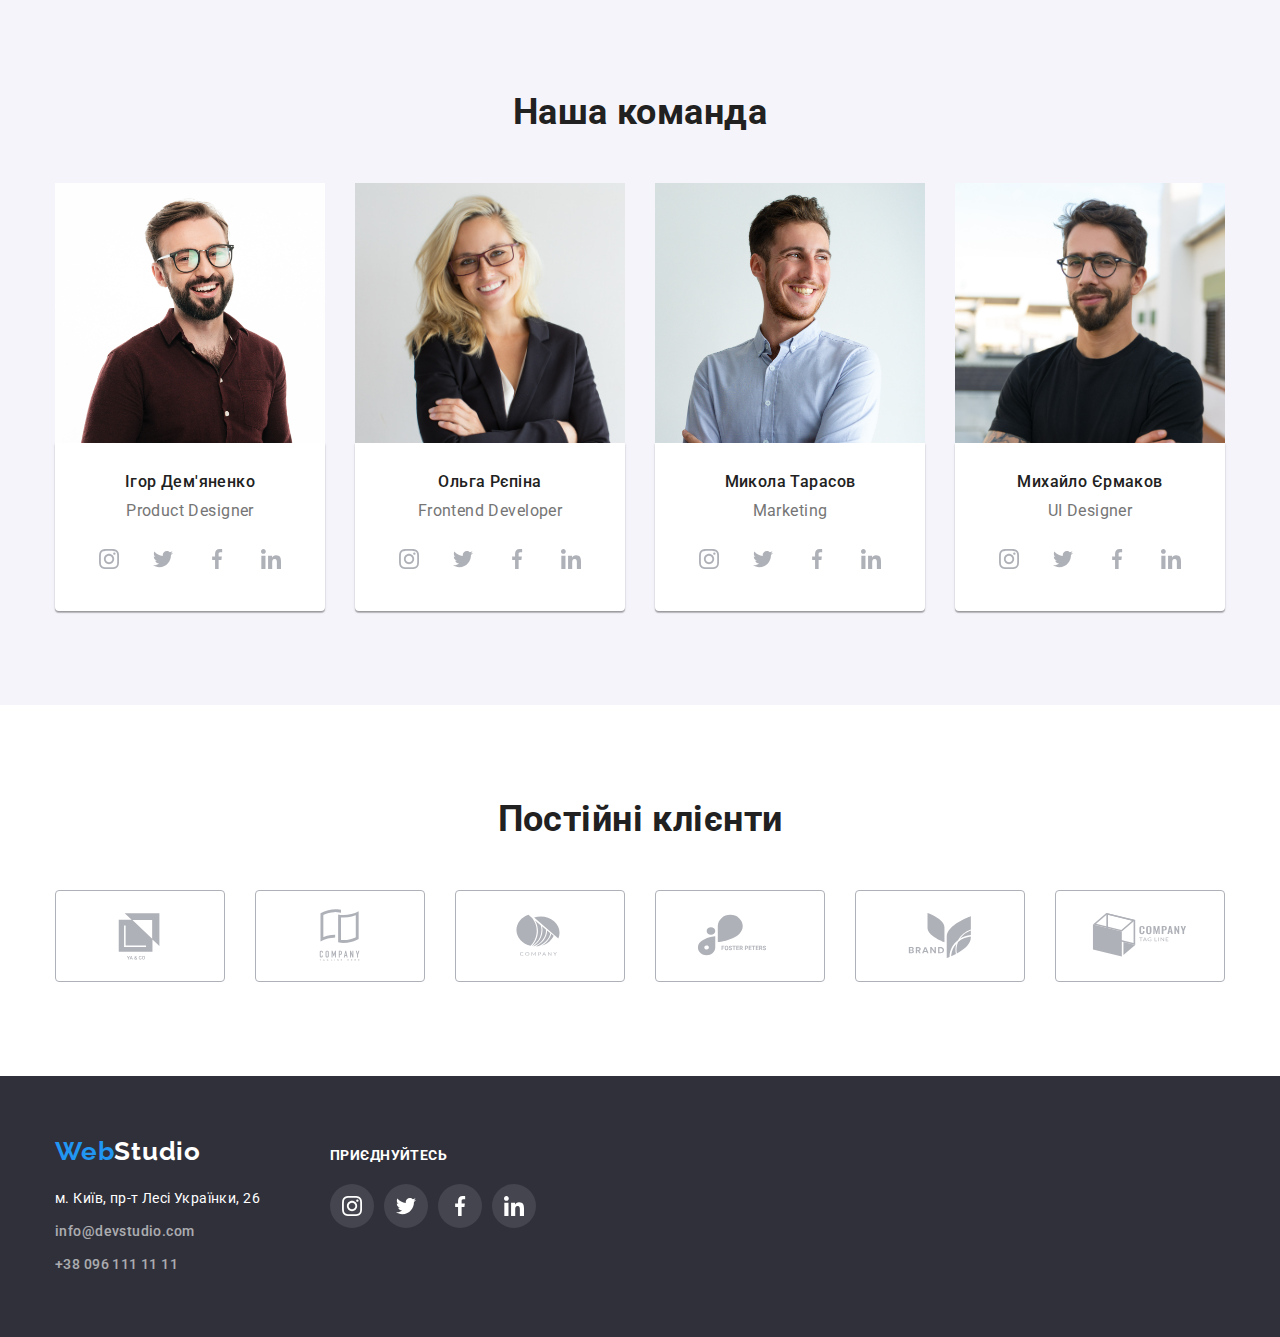
==== commit 8249da8b: "Summary" ====
--- a/index.html
+++ b/index.html
@@ -134,9 +134,11 @@
                 alt="tablet apple with text typing "
                 width="370"
               />
+              <p class="description-text">Десктопні додатки</p>
             </li>
             <li class="list">
               <img src="./images/laptop.jpg" alt="laptop apple" width="370" />
+              <p class="description-text">Мобільні додатки</p>
             </li>
             <li class="list">
               <img
@@ -144,6 +146,7 @@
                 alt="tablet apple with colour picture "
                 width="370"
               />
+              <p class="description-text">Дизайнерські рішення</p>
             </li>
           </ul>
         </div>
--- a/css/styles.css
+++ b/css/styles.css
@@ -167,12 +167,38 @@
   fill: currentColor;
 }
 
+.link {
+  position: relative;
+}
+
+.link::after {
+  content: '';
+
+  position: absolute;
+  bottom: 0;
+  left: 0;
+
+  
+  display: block;
+  width: 100%;
+  height: 4px;
+  border-radius: 2px;
+  
+  transform: scaleX(0);
+  transition: transform 250ms cubic-bezier(0.4, 0, 0.2, 1);
+  background-color: var(--third-title-color);
+}
+
+.link:hover::after,
+.link:focus::after {
+  transform: scaleX(1);
+}
 
 .link:hover,
 .link:focus {
   color: var(--third-title-color);
   font-weight: 500;
-  transition: color 250ms cubic-bezier(0.4, 0, 0.2, 1);
+  
 }
 .link.current {
   color: var(--third-title-color);
@@ -184,16 +210,26 @@
 
 .link.current::after {
   content: '';
-  display: block;
+
   position: absolute;
   bottom: 0;
   left: 0;
+
+  
+  display: block;
   width: 100%;
   height: 4px;
   border-radius: 2px;
-  transition: opacity 250ms cubic-bezier(0.4, 0, 0.2, 1);
+  transform: scaleX(0);
+  transition: transform 250ms cubic-bezier(0.4, 0, 0.2, 1);
   background-color: var(--third-title-color);
 }
+
+.link.current:hover::after,
+.link.current:focus::after {
+  transform: scaleX(1);
+}
+
 
 .link-title {
   font-weight: 500;
@@ -280,6 +316,9 @@
   color: var(--secondary-title-color);
   margin-bottom: 0;
 }
+
+/* <!--Чим ми займаємося--> */
+
 .wwd {
   display: flex;
   padding: 0;
@@ -304,6 +343,28 @@
 }
 .wwd .list:not(:last-child) {
   margin-right: 30px;
+}
+
+.list {
+  position: relative;
+}
+
+.list .description-text {
+  position: absolute;
+  display: flex;
+  justify-content: center;
+  align-items: center;
+  width: 370px;
+  height: 70px;
+
+  bottom: 0;
+  left: 0;
+
+  font-weight: 700;
+  line-height: 1.2;
+  color: var(--main-title-color);
+  background: rgba(47, 48, 58, 0.8);
+  text-transform: uppercase;
 }
 
 .wwd-items {
@@ -440,6 +501,35 @@
     1px 4px 6px rgba(0, 0, 0, 0.16);
     transition: color 250ms cubic-bezier(0.4, 0, 0.2, 1);
 }
+
+.hidden-card {
+  position: relative;
+  overflow: hidden;
+}
+
+.hidden-text {
+  position: absolute;
+  bottom: 0;
+  left: 0;
+  width: 100%;
+  height: 100%;
+  padding: 63px 24px;
+  transform: translateY(100%);
+  transition: transform 250ms cubic-bezier(0.4, 0, 0.2, 1);
+
+  font-weight: 400;
+  font-size: 18px;
+  line-height: 1.56;
+  color: var(--main-title-color);
+
+  background: rgba(33, 150, 243, 0.9);
+}
+
+.menu .link-list:hover .hidden-text, 
+.menu .link-list:focus .hidden-text {
+  transform: translateY(0%);
+}
+
 
 .team-name {
   font-weight: 500;
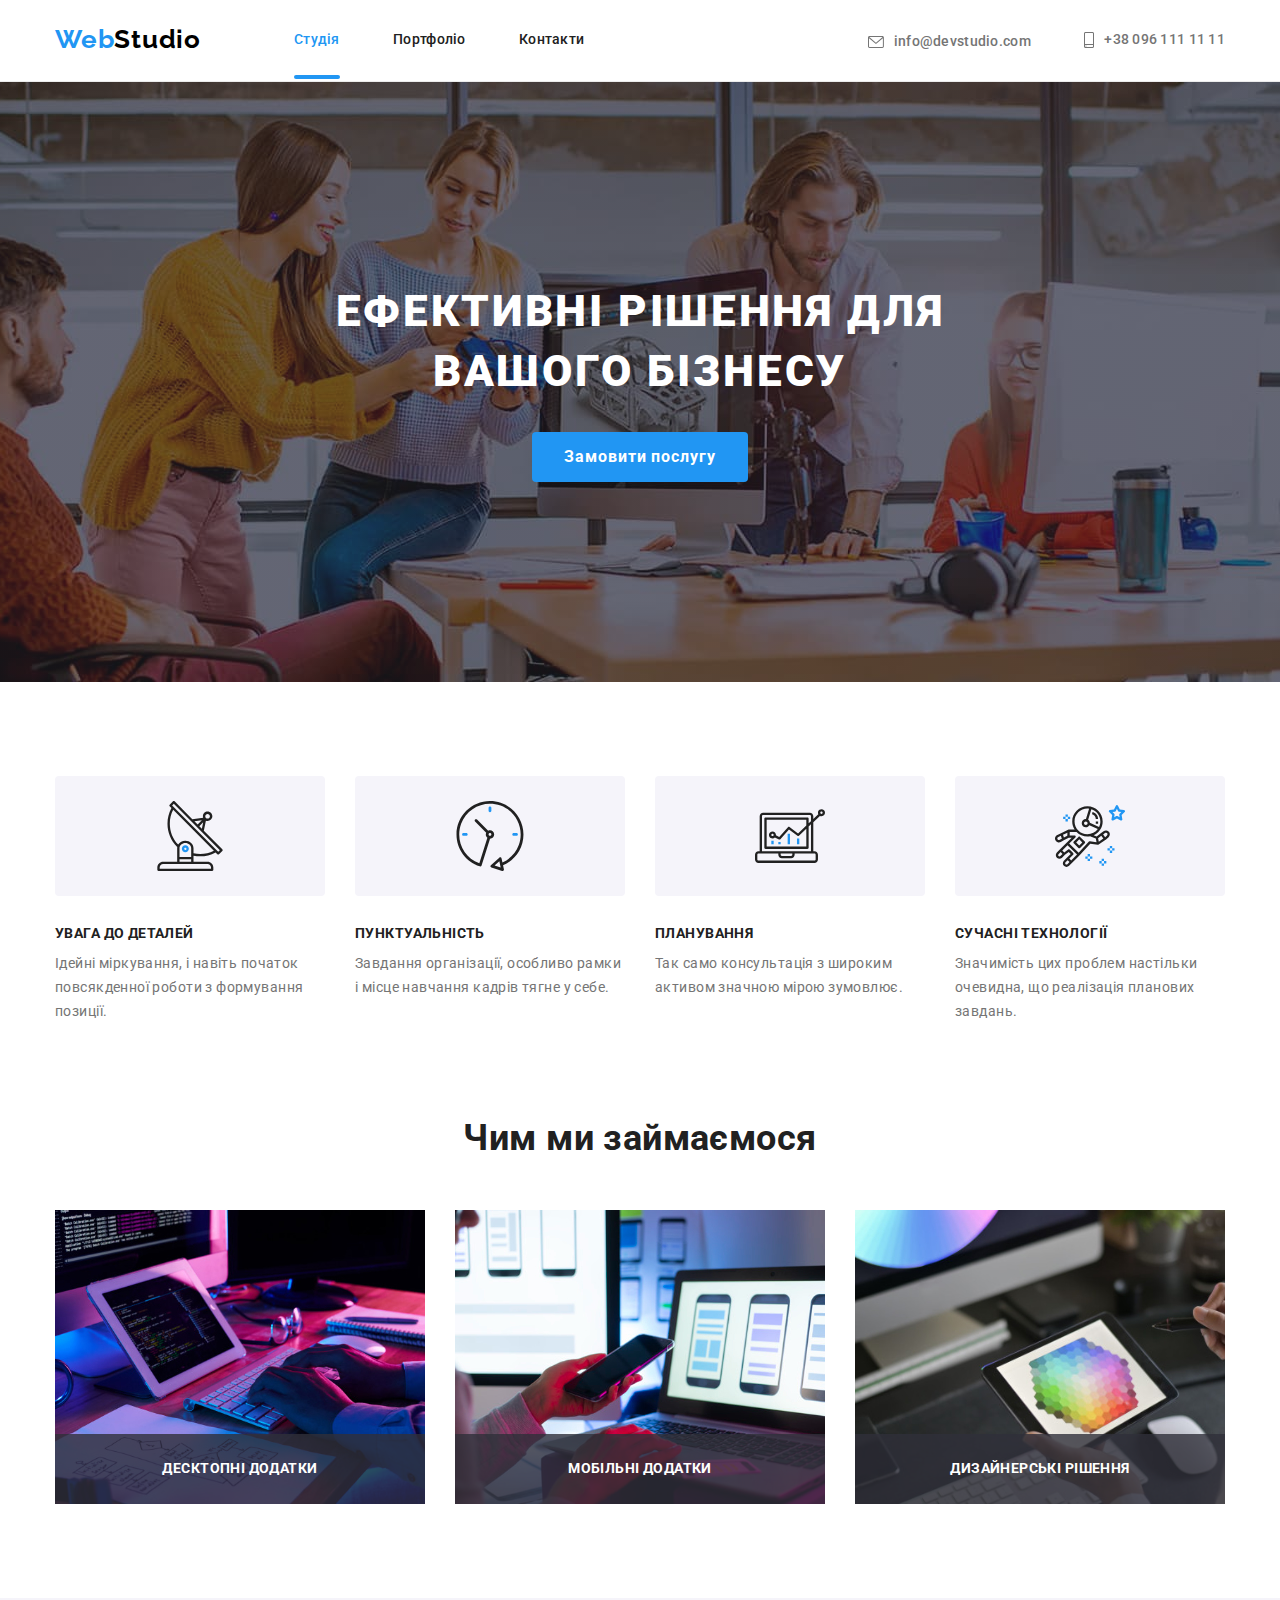
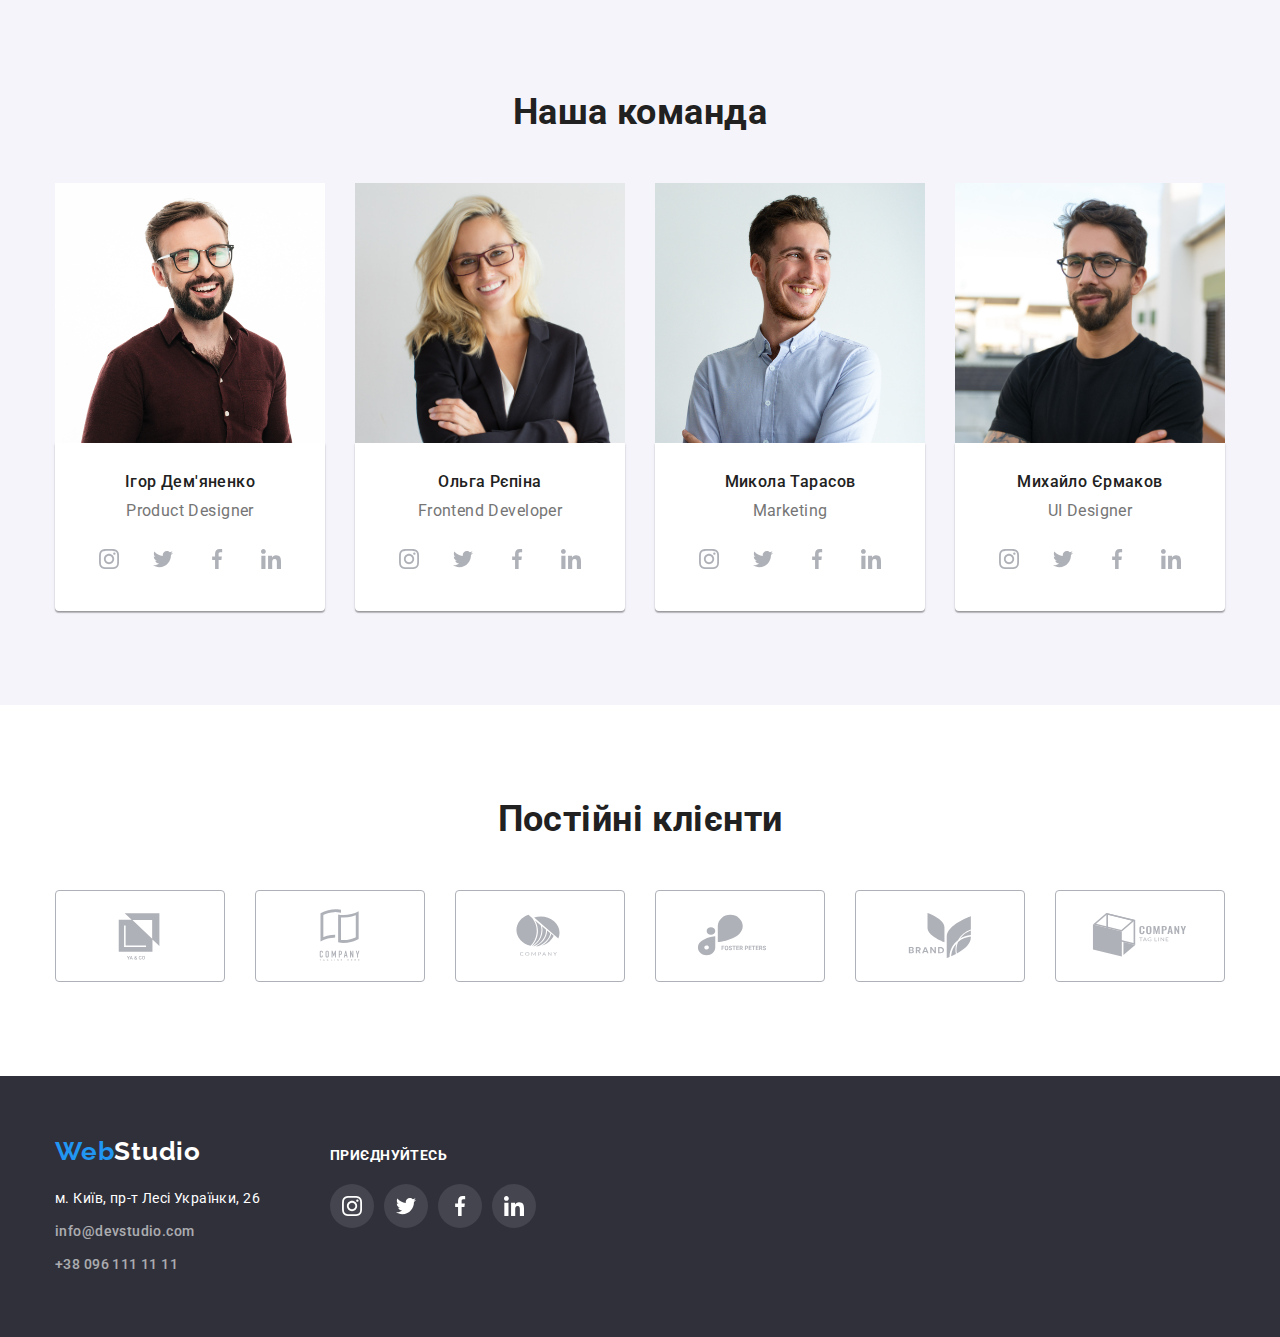
==== commit 666c896f: "Summary" ====
--- a/index.html
+++ b/index.html
@@ -65,7 +65,7 @@
             Ефективні рішення для<br />
             вашого бізнесу
           </h1>
-          <button class="btn" type="button">Замовити послугу</button>
+          <button data-modal-open class="btn" type="button">Замовити послугу</button>
         </div>
       </section>
       <!--Особливості-->
@@ -419,6 +419,14 @@
         </div>
       </div>
     </footer>
+    <div class="backdrop is-hidden" data-modal>
+      <div class="modal">
+        <button type="button" class="close" data-modal-close>
+          <svg class="icon-modal">
+            <use href="./images/symbol-defs.svg#close"></use>
+          </svg></button>
+      </div>
+    </div>
     <script src="./js/modal.js"></script>
   </body>
 </html>
--- a/css/styles.css
+++ b/css/styles.css
@@ -11,6 +11,7 @@
   --header-border-color: #ececec;
   --social-media: #AFB1B8;
   --clients-link: #F5F5F5;
+  --modal-window-color: #ffffff;
 }
 
 body {
@@ -173,25 +174,21 @@
 
 .link::after {
   content: '';
-
   position: absolute;
   bottom: 0;
   left: 0;
-
-  
   display: block;
   width: 100%;
   height: 4px;
   border-radius: 2px;
-  
-  transform: scaleX(0);
-  transition: transform 250ms cubic-bezier(0.4, 0, 0.2, 1);
+  opacity: 0;
+  transition: opacity 250ms cubic-bezier(0.4, 0, 0.2, 1);
   background-color: var(--third-title-color);
 }
 
 .link:hover::after,
 .link:focus::after {
-  transform: scaleX(1);
+  opacity: 1;
 }
 
 .link:hover,
@@ -210,24 +207,21 @@
 
 .link.current::after {
   content: '';
-
   position: absolute;
   bottom: 0;
   left: 0;
-
-  
   display: block;
   width: 100%;
   height: 4px;
   border-radius: 2px;
-  transform: scaleX(0);
-  transition: transform 250ms cubic-bezier(0.4, 0, 0.2, 1);
+  opacity: 1;
+  transition: opacity 250ms cubic-bezier(0.4, 0, 0.2, 1);
   background-color: var(--third-title-color);
 }
 
 .link.current:hover::after,
 .link.current:focus::after {
-  transform: scaleX(1);
+  opacity: 1;
 }
 
 
@@ -516,12 +510,10 @@
   padding: 63px 24px;
   transform: translateY(100%);
   transition: transform 250ms cubic-bezier(0.4, 0, 0.2, 1);
-
   font-weight: 400;
   font-size: 18px;
   line-height: 1.56;
   color: var(--main-title-color);
-
   background: rgba(33, 150, 243, 0.9);
 }
 
@@ -619,9 +611,59 @@
   color: var(---main-title-color);
   background-color: var(--third-title-color);
   border: var(--third-title-color);
-  opacity: 0.8;
-  transition: color 250ms cubic-bezier(0.4, 0, 0.2, 1);
-}
+  opacity: 1;
+  transition: color 250ms cubic-bezier(0.4, 0, 0.2, 1);
+}
+
+.backdrop{
+  position: fixed;
+  top: 0;
+  left: 0;
+  width: 100%;
+  height: 100%;
+  z-index: 2;
+  background-color: rgba(0, 0, 0, 0.2);
+  transition: opacity 250ms cubic-bezier(0.4, 0, 0.2, 1);
+}
+
+.backdrop.is-hidden{
+  opacity: 0;
+  pointer-events: none;
+
+}
+
+.modal{
+  position: absolute;
+  top:50%;
+  left: 50%;
+  transform: translate(-50%, -50%);
+  min-width: 528px;
+  min-height: 581px;
+  background-color: var(--modal-window-color);
+  box-shadow: 0px 1px 3px rgba(0, 0, 0, 0.12), 0px 1px 1px rgba(0, 0, 0, 0.14), 0px 2px 1px rgba(0, 0, 0, 0.2);
+  border-radius: 4px;
+  transition: box-shadow 250ms cubic-bezier(0.4, 0, 0.2, 1);
+}
+
+.close {
+  position: absolute;
+  top: 8px;
+  right: 8px;
+  width: 30px;
+  height: 30px;
+  display: inline-block;
+  border: none;
+}
+
+.icon-modal {
+  position: absolute;
+  top: 0;
+  left: 0;
+  width: 30px;
+  height: 30px;
+  background-color: var(--modal-window-color);
+}
+
 
 .project-name {
   font-weight: 700;
